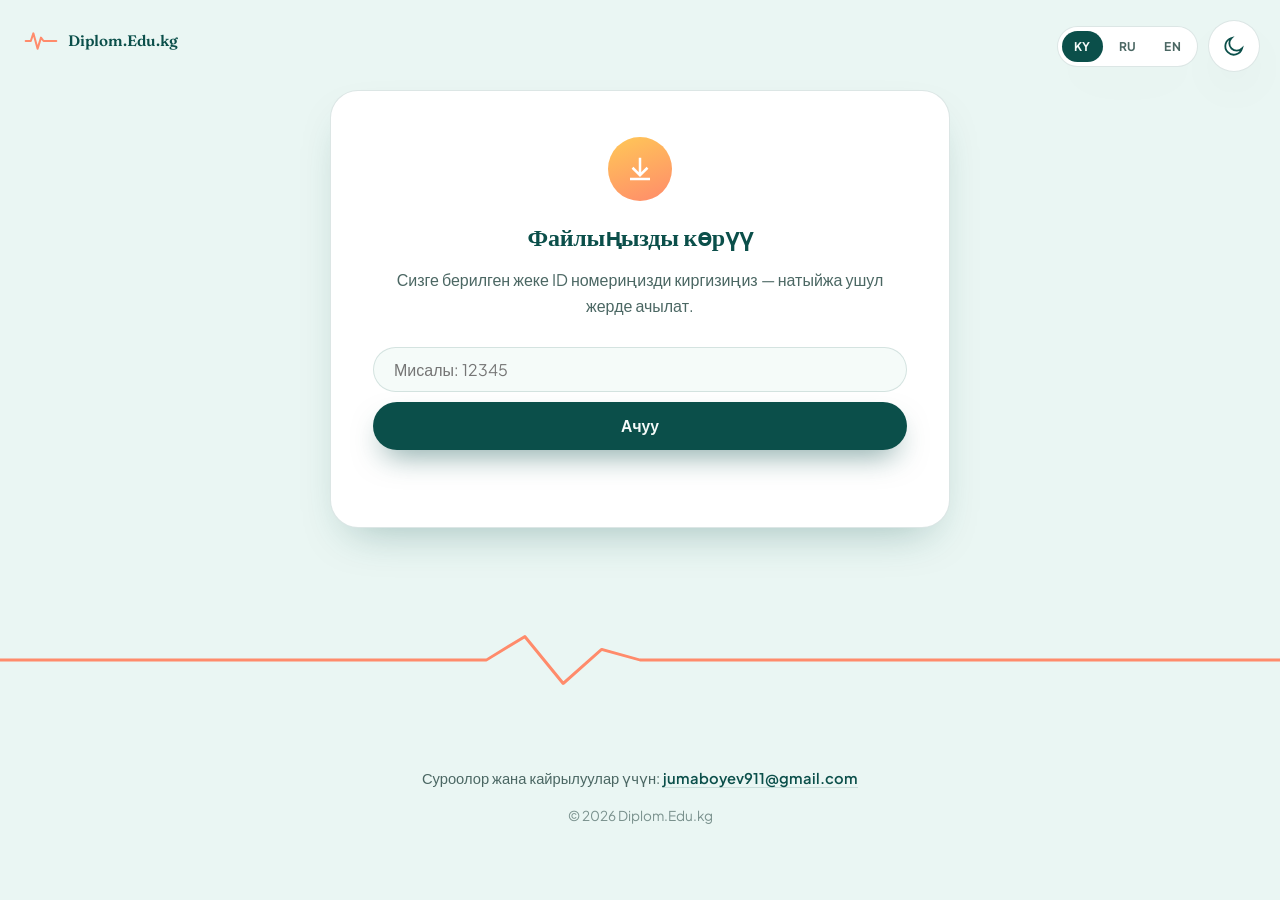
==== index.html @ b8a78e63 "Add files via upload" ====
<!DOCTYPE html>
<html lang="uz">
<head>
<meta charset="UTF-8" />
<meta name="viewport" content="width=device-width, initial-scale=1.0" />
<title>Diplom.Edu.kg</title>
<meta name="description" content="Bolalar shifokori haqida ma'lumot va shaxsiy fayllarni ko'rish uchun sahifa." />

<link rel="preconnect" href="https://fonts.googleapis.com">
<link rel="preconnect" href="https://fonts.gstatic.com" crossorigin>
<link href="https://fonts.googleapis.com/css2?family=Fraunces:opsz,wght@9..144,500;9..144,600;9..144,700&family=Plus+Jakarta+Sans:wght@400;500;600;700&display=swap" rel="stylesheet">

<link rel="stylesheet" href="css/style.css" />
<script src="js/theme.js"></script>
<script src="js/i18n.js"></script>
</head>
<body>

  <div class="top-controls">
    <div class="lang-switch">
      <button type="button" data-lang="ky">KY</button>
      <button type="button" data-lang="ru">RU</button>
      <button type="button" data-lang="en">EN</button>
    </div>

    <button class="theme-toggle" id="themeToggle" aria-label="Rejimni almashtirish">
      <svg class="icon-moon" viewBox="0 0 24 24"><path d="M20 14.5A8.5 8.5 0 1 1 9.5 4a7 7 0 0 0 10.5 10.5Z"/></svg>
      <svg class="icon-sun" viewBox="0 0 24 24"><circle cx="12" cy="12" r="4.2"/><path d="M12 2.5v2.4M12 19.1v2.4M4.6 4.6l1.7 1.7M17.7 17.7l1.7 1.7M2.5 12h2.4M19.1 12h2.4M4.6 19.4l1.7-1.7M17.7 6.3l1.7-1.7"/></svg>
    </button>
  </div>

  <div class="brand">
    <svg class="pulse-mark" viewBox="0 0 40 40"><path d="M2 20h6l3-9 5 18 4-13 3 4h15"/></svg>
    <span>Diplom.Edu.kg</span>
  </div>

  

  

  <!-- ACCESS / ID FORM -->
  <section id="access">
    <div class="container">
      <div class="access-card reveal">
        <div class="icon-wrap">
          <svg viewBox="0 0 24 24"><path d="M12 3v14M6 11l6 6 6-6" /><path d="M4 20h16" /></svg>
        </div>
        <h2 data-i18n="access_title">Файлыңызды көрүү</h2>
        <p style="color:var(--text-soft); margin-top:10px;" data-i18n="access_desc">
          Сизге берилген жеке ID номериңизди киргизиңиз — натыйжа (PDF) ушул жерде ачылат.
        </p>

        <form class="id-form" id="idForm">
          <input
            type="text"
            id="idInput"
            data-i18n-placeholder="id_placeholder"
            placeholder="Мисалы: 12345"
            autocomplete="off"
            data-i18n-aria="id_aria"
            aria-label="ID номери"
          />
          <button type="submit" class="btn btn-primary" data-i18n="open_btn">Ачуу</button>
        </form>
        <div class="form-msg" id="formMsg"></div>
      </div>
    </div>
  </section>

  <svg class="pulse-divider container" viewBox="0 0 1000 60" preserveAspectRatio="none">
    <path d="M0 30 H380 L410 8 L440 52 L470 20 L500 30 H1000" />
  </svg>

  <footer>
    <div class="container">
      <p><span data-i18n="footer_contact">Суроолор жана кайрылуулар үчүн:</span>
        <a href="mailto:jumaboyev911@gmail.com">jumaboyev911@gmail.com</a>
      </p>
      <p style="margin-top:8px; font-size:0.85rem; opacity:.7;">© <span id="year"></span> Diplom.Edu.kg</p>
    </div>
  </footer>

  <script>document.getElementById("year").textContent = new Date().getFullYear();</script>
  <script src="js/main.js"></script>
  <script src="js/pulse.js"></script>
</body>
</html>
---- css/style.css ----
/* =========================================================
   VRACH-PEDIATR — design tokens
   ========================================================= */

:root{
  --bg:        #EAF6F3;
  --bg-soft:   #F5FBF9;
  --surface:   #FFFFFF;
  --text:      #10242B;
  --text-soft: #4B6763;
  --teal:      #0B4F4A;
  --teal-2:    #0E6B63;
  --accent:    #FF8B6B;
  --accent-2:  #FFC857;
  --line:      rgba(11,79,74,0.14);
  --shadow:    0 20px 45px -20px rgba(11,79,74,0.35);
  --radius-lg: 28px;
  --radius-md: 18px;
  --radius-sm: 10px;
  color-scheme: light;
}

html[data-theme="dark"]{
  --bg:        #0A1D1B;
  --bg-soft:   #0E2624;
  --surface:   #123330;
  --text:      #EAF6F3;
  --text-soft: #9FC4BE;
  --teal:      #7FE0D2;
  --teal-2:    #59C6B7;
  --accent:    #FF9B7C;
  --accent-2:  #FFD37A;
  --line:      rgba(234,246,243,0.14);
  --shadow:    0 20px 45px -20px rgba(0,0,0,0.55);
  color-scheme: dark;
}

*, *::before, *::after{ box-sizing: border-box; }

html{ scroll-behavior: smooth; }

body{
  margin: 0;
  background: var(--bg);
  color: var(--text);
  font-family: "Plus Jakarta Sans", -apple-system, BlinkMacSystemFont, "Segoe UI", sans-serif;
  line-height: 1.6;
  transition: background .4s ease, color .4s ease;
  overflow-x: hidden;
}

h1, h2, h3, .display{
  font-family: "Fraunces", Georgia, serif;
  font-weight: 600;
  letter-spacing: -0.01em;
  margin: 0;
  color: var(--teal);
}

a{ color: inherit; text-decoration: none; }

img, svg{ display:block; max-width: 100%; }

.container{
  width: min(1080px, 92vw);
  margin: 0 auto;
}

::selection{ background: var(--accent); color: #fff; }

/* Focus visibility */
a:focus-visible, button:focus-visible, input:focus-visible{
  outline: 3px solid var(--accent);
  outline-offset: 3px;
  border-radius: 6px;
}

@media (prefers-reduced-motion: reduce){
  *{ animation-duration: 0.001ms !important; animation-iteration-count: 1 !important; transition-duration: 0.001ms !important; }
}

/* =========================================================
   Theme toggle button
   ========================================================= */

.theme-toggle{
  width: 52px;
  height: 52px;
  border-radius: 50%;
  border: 1px solid var(--line);
  background: var(--surface);
  box-shadow: var(--shadow);
  display: flex;
  align-items: center;
  justify-content: center;
  cursor: pointer;
  transition: transform .25s ease, background .3s ease;
}
.top-controls{
  position: fixed;
  top: 20px;
  right: 20px;
  z-index: 50;
  display: flex;
  align-items: center;
  gap: 10px;
}

.lang-switch{
  display: flex;
  gap: 4px;
  padding: 4px;
  border-radius: 999px;
  background: var(--surface);
  border: 1px solid var(--line);
  box-shadow: var(--shadow);
}
.lang-switch button{
  border: none;
  background: transparent;
  color: var(--text-soft);
  font-family: inherit;
  font-weight: 700;
  font-size: 0.75rem;
  letter-spacing: 0.03em;
  padding: 8px 12px;
  border-radius: 999px;
  cursor: pointer;
  transition: background .2s ease, color .2s ease;
}
.lang-switch button:hover{ color: var(--teal); }
.lang-switch button.active{
  background: var(--teal);
  color: var(--bg-soft);
}
.theme-toggle:hover{ transform: translateY(-2px) rotate(-8deg); }
.theme-toggle svg{ width: 24px; height: 24px; stroke: var(--teal); fill: none; stroke-width: 1.8; }
.theme-toggle .icon-sun{ display: none; }
html[data-theme="dark"] .theme-toggle .icon-moon{ display: none; }
html[data-theme="dark"] .theme-toggle .icon-sun{ display: block; }

/* =========================================================
   Top mini brand (no full navbar — just a small mark)
   ========================================================= */

.brand{
  position: fixed;
  top: 24px;
  left: 24px;
  z-index: 50;
  display: flex;
  align-items: center;
  gap: 10px;
  font-family: "Fraunces", serif;
  font-weight: 600;
  font-size: 0.95rem;
  color: var(--teal);
}
.brand .pulse-mark{ width: 34px; height: 34px; }
.brand .pulse-mark path{
  stroke: var(--accent);
  stroke-width: 2.4;
  fill: none;
  stroke-linecap: round;
  stroke-linejoin: round;
}

/* =========================================================
   Hero
   ========================================================= */

.hero{
  position: relative;
  min-height: 100svh;
  display: flex;
  align-items: center;
  padding: 120px 0 80px;
  overflow: hidden;
}

.hero-grid{
  display: grid;
  grid-template-columns: 1.1fr 0.9fr;
  gap: 48px;
  align-items: center;
}

.eyebrow{
  display: inline-flex;
  align-items: center;
  gap: 8px;
  font-size: 0.8rem;
  letter-spacing: 0.08em;
  text-transform: uppercase;
  color: var(--teal-2);
  font-weight: 600;
  margin-bottom: 18px;
}
.eyebrow::before{
  content: "";
  width: 8px; height: 8px;
  border-radius: 50%;
  background: var(--accent);
  animation: pip 1.8s ease-in-out infinite;
}
@keyframes pip{ 0%,100%{ transform: scale(1); opacity:1;} 50%{ transform: scale(1.6); opacity:.55;} }

.hero h1{
  font-size: clamp(2.4rem, 5vw, 3.7rem);
  line-height: 1.05;
}
.hero h1 em{
  font-style: normal;
  color: var(--accent);
}

.hero p.lead{
  margin-top: 22px;
  max-width: 46ch;
  font-size: 1.08rem;
  color: var(--text-soft);
}

.hero-actions{
  margin-top: 34px;
  display: flex;
  gap: 14px;
  flex-wrap: wrap;
}

.btn{
  display: inline-flex;
  align-items: center;
  gap: 10px;
  padding: 14px 26px;
  border-radius: 999px;
  font-weight: 600;
  font-size: 0.98rem;
  border: none;
  cursor: pointer;
  transition: transform .2s ease, box-shadow .2s ease, background .2s ease;
  font-family: inherit;
}
.btn-primary{
  background: var(--teal);
  color: var(--bg-soft);
  box-shadow: 0 14px 30px -10px rgba(11,79,74,.55);
}
.btn-primary:hover{ transform: translateY(-3px); }
.btn-ghost{
  background: transparent;
  color: var(--teal);
  border: 1.5px solid var(--line);
}
.btn-ghost:hover{ background: var(--surface); }

/* portrait blob */
.hero-visual{
  position: relative;
  aspect-ratio: 1/1;
  max-width: 420px;
  margin: 0 auto;
}
.blob{
  position: absolute;
  inset: 0;
  border-radius: 44% 56% 60% 40% / 48% 42% 58% 52%;
  background: linear-gradient(160deg, var(--accent-2), var(--accent));
  animation: morph 10s ease-in-out infinite;
  box-shadow: var(--shadow);
}
@keyframes morph{
  0%,100%{ border-radius: 44% 56% 60% 40% / 48% 42% 58% 52%; }
  50%{ border-radius: 58% 42% 40% 60% / 40% 58% 42% 60%; }
}
.hero-visual .badge{
  position: absolute;
  inset: 10%;
  border-radius: 50%;
  background: var(--surface);
  display: flex;
  align-items: center;
  justify-content: center;
  box-shadow: inset 0 0 0 1px var(--line);
}
.hero-visual .badge svg{ width: 46%; height: 46%; }
.hero-visual .badge .stetho{ stroke: var(--teal); fill: none; stroke-width: 1.6; }

.float-icon{
  position: absolute;
  width: 54px; height: 54px;
  border-radius: 16px;
  background: var(--surface);
  box-shadow: var(--shadow);
  display: flex;
  align-items: center;
  justify-content: center;
  font-size: 1.5rem;
  animation: float 6s ease-in-out infinite;
}
.float-icon.i1{ top: -6%; right: 4%; animation-delay: 0s; }
.float-icon.i2{ bottom: 6%; left: -8%; animation-delay: 1.4s; }
.float-icon.i3{ bottom: -4%; right: 14%; animation-delay: 2.8s; }
@keyframes float{
  0%,100%{ transform: translateY(0) rotate(0deg); }
  50%{ transform: translateY(-16px) rotate(-6deg); }
}

/* ECG signature divider */
.pulse-divider{
  width: 100%;
  height: 64px;
  margin: 10px 0;
}
.pulse-divider path{
  fill: none;
  stroke: var(--accent);
  stroke-width: 2.6;
  stroke-linecap: round;
  stroke-linejoin: round;
  transition: stroke-dashoffset 1.6s ease;
}

/* =========================================================
   Sections shared
   ========================================================= */

section{ padding: 90px 0; position: relative; }

.section-head{ max-width: 640px; margin: 0 auto 48px; text-align: center; }
.section-head h2{ font-size: clamp(1.8rem, 3.4vw, 2.5rem); }
.section-head p{ color: var(--text-soft); margin-top: 12px; }

.reveal{
  opacity: 0;
  transform: translateY(24px);
  transition: opacity .7s ease, transform .7s ease;
}
.reveal.is-visible{ opacity: 1; transform: translateY(0); }

/* About */
.about-grid{
  display: grid;
  grid-template-columns: 1fr 1fr;
  gap: 40px;
  align-items: start;
}
.about-text p{ color: var(--text-soft); margin-top: 14px; }
.stat-cards{
  display: grid;
  grid-template-columns: 1fr 1fr;
  gap: 18px;
}
.stat-card{
  background: var(--surface);
  border-radius: var(--radius-md);
  padding: 26px 22px;
  box-shadow: var(--shadow);
  border: 1px solid var(--line);
  transition: transform .25s ease;
}
.stat-card:hover{ transform: translateY(-6px); }
.stat-card .num{
  font-family: "Fraunces", serif;
  font-size: 2.1rem;
  color: var(--accent);
  font-weight: 600;
}
.stat-card .label{ color: var(--text-soft); font-size: 0.92rem; margin-top: 6px; }

/* Access card (ID lookup) */
.access-card{
  max-width: 620px;
  margin: 0 auto;
  background: var(--surface);
  border-radius: var(--radius-lg);
  padding: 46px 42px;
  box-shadow: var(--shadow);
  border: 1px solid var(--line);
  text-align: center;
}
.access-card .icon-wrap{
  width: 64px; height: 64px;
  margin: 0 auto 18px;
  border-radius: 50%;
  background: linear-gradient(160deg, var(--accent-2), var(--accent));
  display: flex; align-items: center; justify-content: center;
}
.access-card .icon-wrap svg{ width: 30px; height: 30px; stroke: #fff; fill: none; stroke-width: 2; }

.id-form{
  margin-top: 28px;
  display: flex;
  gap: 10px;
  flex-direction: column;
  /* flex-wrap: wrap; */
}
.id-form input{
  /* flex: 1 1 auto; */
  width: 100%;
  height: 45px;
  padding: 15px 20px;
  border-radius: 999px;
  border: 1.5px solid var(--line);
  background: var(--bg-soft);
  color: var(--text);
  font-size: 1rem;
  font-family: inherit;
  transition: border-color .2s ease;
}
.id-form input:focus{ border-color: var(--accent); outline: none; }
.id-form button{ flex: 0 0 auto; display: flex; justify-content: center;}

.form-msg{
  margin-top: 14px;
  font-size: 0.9rem;
  min-height: 1.2em;
  color: var(--accent);
}

/* Footer */
footer{
  padding: 50px 0 40px;
  text-align: center;
  color: var(--text-soft);
  font-size: 0.92rem;
}
footer a{
  color: var(--teal);
  font-weight: 600;
  border-bottom: 1.5px solid var(--line);
}
footer a:hover{ border-color: var(--teal); }

/* =========================================================
   Responsive
   ========================================================= */

@media (max-width: 860px){
  .hero-grid{ grid-template-columns: 1fr; text-align: center; }
  .hero p.lead{ margin-inline: auto; }
  .hero-actions{ justify-content: center; }
  .hero-visual{ margin-top: 30px; max-width: 300px; }
  .about-grid{ grid-template-columns: 1fr; }
  .brand{ font-size: 0; }
  .brand .pulse-mark{ width: 30px; height: 30px; }
}

@media (max-width: 520px){
  .access-card{ padding: 34px 22px; }
  .id-form{ flex-direction: column; align-items: center;}
  .id-form input {width: 200px; height: 50px}
  .id-form button{ width: 100%; justify-content: center; margin-top: 10px;}
}

/* =========================================================
   PDF viewer page
   ========================================================= */

.view-shell{
  min-height: 100svh;
  padding: 110px 0 60px;
  display: flex;
  flex-direction: column;
  gap: 24px;
}

.back-link{
  display: inline-flex;
  align-items: center;
  gap: 8px;
  font-weight: 600;
  color: var(--teal);
  width: fit-content;
}
.back-link svg{ width: 18px; height: 18px; stroke: currentColor; fill: none; stroke-width: 2.2; }
.back-link:hover{ color: var(--accent); }

.doc-card{
  background: var(--surface);
  border-radius: var(--radius-lg);
  border: 1px solid var(--line);
  box-shadow: var(--shadow);
  overflow: hidden;
}
.doc-toolbar{
  display: flex;
  align-items: center;
  justify-content: space-between;
  gap: 16px;
  flex-wrap: wrap;
  padding: 22px 28px;
  border-bottom: 1px solid var(--line);
}
.doc-toolbar h2{ font-size: 1.25rem; }
.doc-toolbar .id-pill{
  display: inline-block;
  margin-top: 4px;
  padding: 3px 12px;
  border-radius: 999px;
  background: var(--bg-soft);
  font-family: monospace;
  font-size: 0.82rem;
  color: var(--text-soft);
}

.doc-frame-wrap{
  background: var(--bg-soft);
}
.doc-frame-wrap iframe{
  width: 100%;
  height: 74vh;
  border: none;
  display: block;
}

.empty-state{
  text-align: center;
  padding: 70px 30px;
}
.empty-state .icon-wrap{
  width: 74px; height: 74px;
  margin: 0 auto 22px;
  border-radius: 50%;
  background: var(--bg-soft);
  display: flex; align-items: center; justify-content: center;
}
.empty-state .icon-wrap svg{ width: 32px; height: 32px; stroke: var(--accent); fill: none; stroke-width: 1.8; }
.empty-state h2{ font-size: 1.5rem; }
.empty-state p{ color: var(--text-soft); margin-top: 10px; max-width: 40ch; margin-inline: auto; }
.empty-state .btn{ margin-top: 24px; }

@media (max-width: 640px){
  .doc-frame-wrap iframe{ height: 62vh; }
  .doc-toolbar{ padding: 18px 20px; }
}
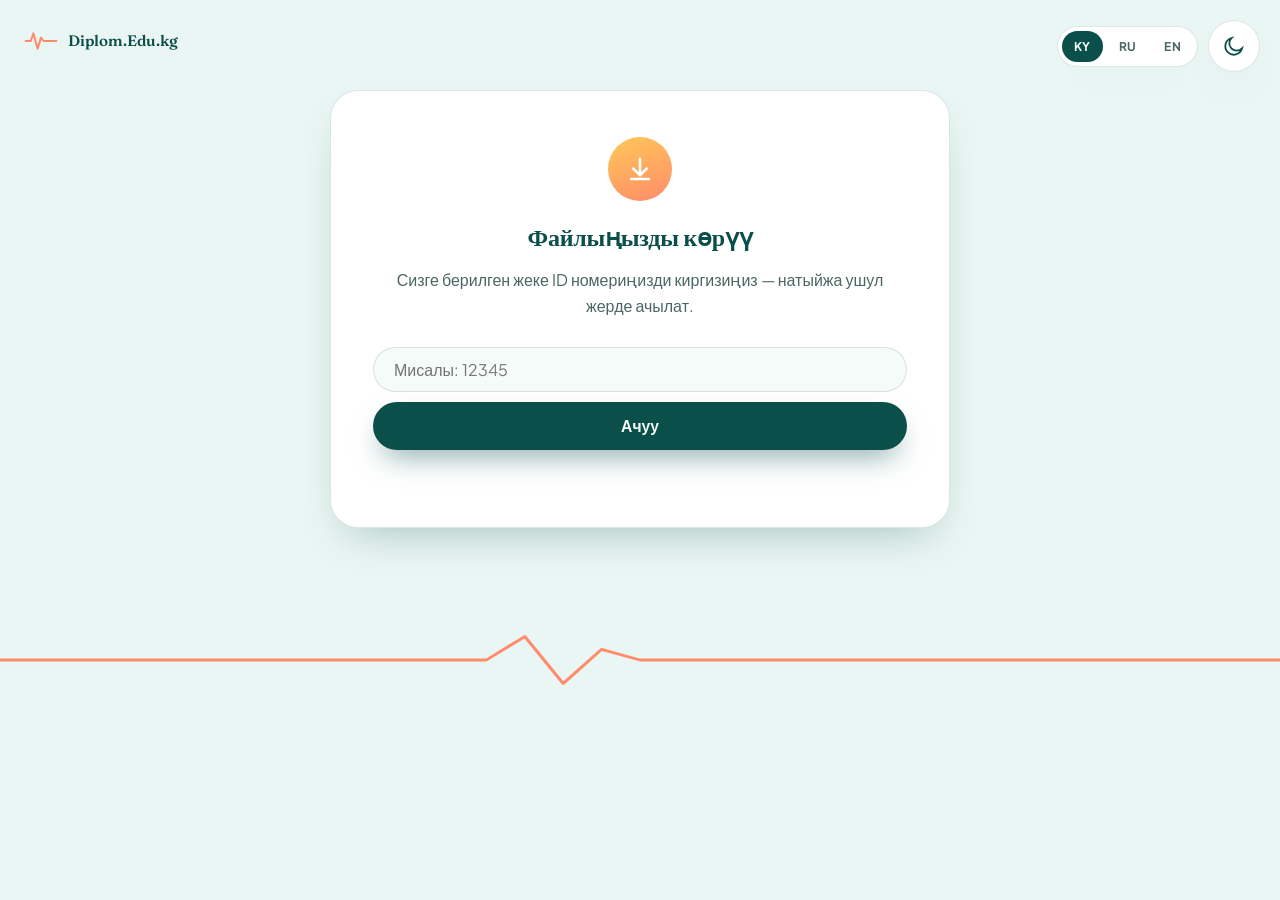
==== commit c91f1d0d: "Comment out footer in index.html Comment out the footer section in index.html" ====
--- a/index.html
+++ b/index.html
@@ -4,7 +4,7 @@
 <meta charset="UTF-8" />
 <meta name="viewport" content="width=device-width, initial-scale=1.0" />
 <title>Diplom.Edu.kg</title>
-<meta name="description" content="Bolalar shifokori haqida ma'lumot va shaxsiy fayllarni ko'rish uchun sahifa." />
+<!-- <meta name="description" content="Bolalar shifokori haqida ma'lumot va shaxsiy fayllarni ko'rish uchun sahifa." /> -->
 
 <link rel="preconnect" href="https://fonts.googleapis.com">
 <link rel="preconnect" href="https://fonts.gstatic.com" crossorigin>
@@ -71,14 +71,14 @@
     <path d="M0 30 H380 L410 8 L440 52 L470 20 L500 30 H1000" />
   </svg>
 
-  <footer>
+  <!-- <footer>
     <div class="container">
       <p><span data-i18n="footer_contact">Суроолор жана кайрылуулар үчүн:</span>
         <a href="mailto:jumaboyev911@gmail.com">jumaboyev911@gmail.com</a>
       </p>
       <p style="margin-top:8px; font-size:0.85rem; opacity:.7;">© <span id="year"></span> Diplom.Edu.kg</p>
     </div>
-  </footer>
+  </footer> -->
 
   <script>document.getElementById("year").textContent = new Date().getFullYear();</script>
   <script src="js/main.js"></script>
